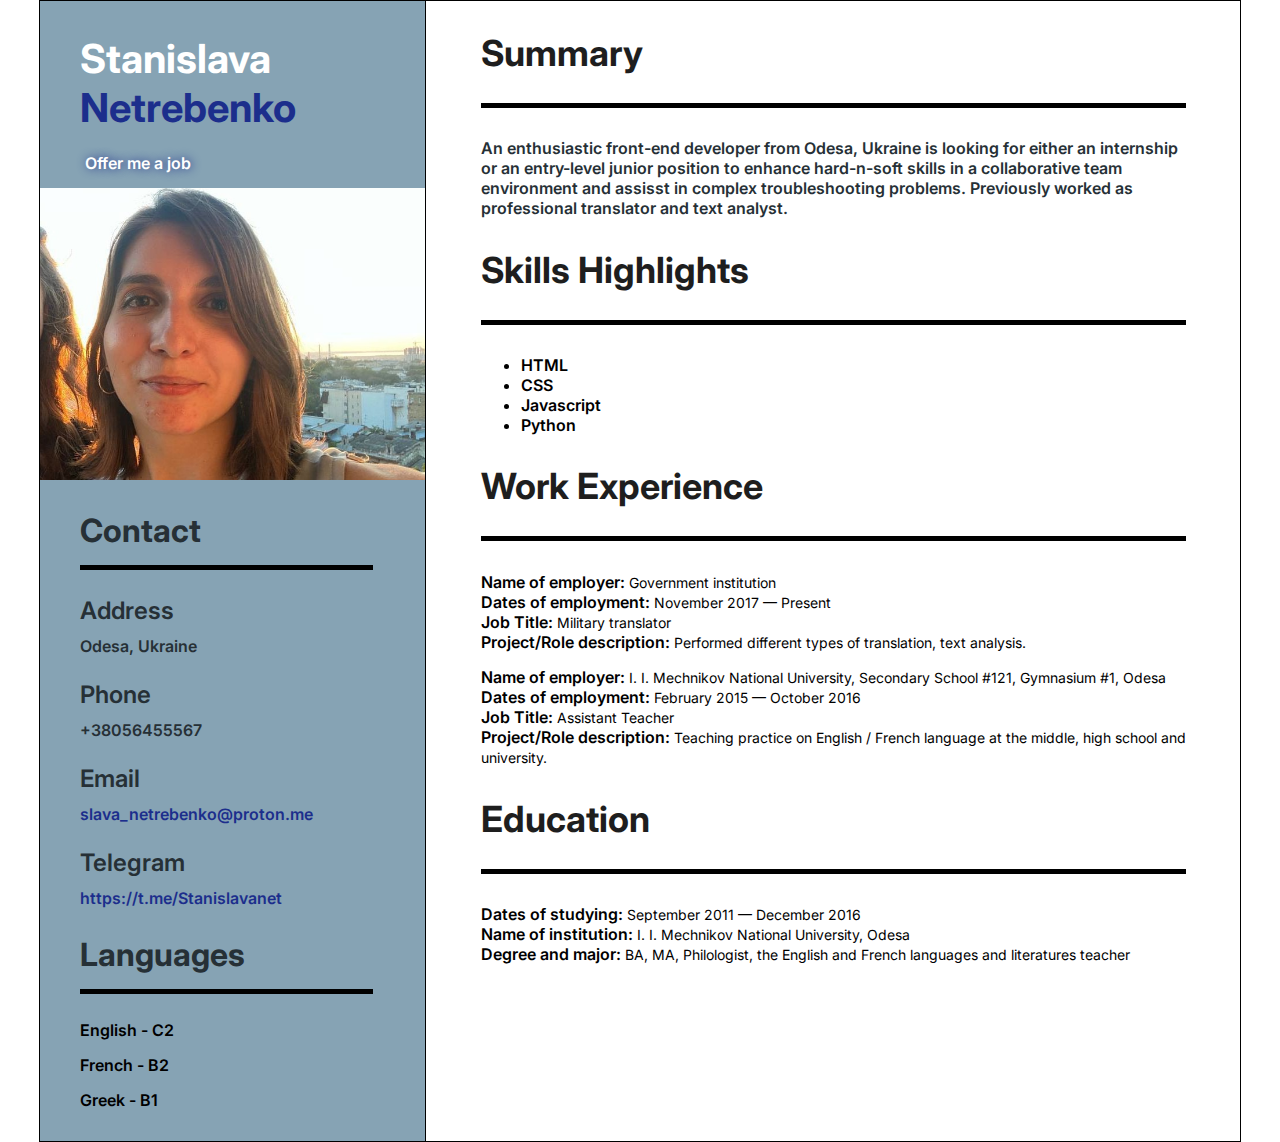
==== index.html @ aa21b4bb "Add files via upload" ====
<!DOCTYPE html>
<html lang="en">
<head>
    <meta charset="UTF-8">
    <meta http-equiv="X-UA-Compatible" content="IE=edge">
    <meta name="viewport" content="width=device-width, initial-scale=1.0">
    <title>Stanislava Netrebenko CV</title>
    <link rel="stylesheet" href="./style.css">

    <link href="https://fonts.googleapis.com/css2?family=Inter:wght@600&display=swap" rel="stylesheet">
    <link href="https://fonts.googleapis.com/css2?family=Inter:wght@400&display=swap" rel="stylesheet">
</head>
<body class="body_cv">
    <article class="primary">
        <section class="name">
            <h2 class="headline_name">
                <span class="first_name">Stanislava</span><br/><span class="last_name"> Netrebenko</span></h2>
            <a href="./hire_me.html" class="offer_link" target="_blank">Offer me a job</a>
            <img src="./stanislava_photo.jpg"
            class="photo" 
            alt="cv_photo"/>
            
        </section>

        <section class="contact">
            <h2 class="headlines">Contact</h2>

            <div class="table">

                <div class="cell">
                    <p class="table_head">Address</p>
                    <p class="text">Odesa, Ukraine</p>
                </div>
                <div>
                    <p class="table_head">Phone</p>
                    <p class="text">+38056455567</p>
                </div>
                <div>
                    <p class="table_head">Email</p>
                    <a href="slava_netrebenko@proton.me" class=" text cell_link">slava_netrebenko@proton.me</a>
                </div>
                <div>
                    <p class="table_head">Telegram</p>
                    <a href="https://t.me/Stanislavanet" class="text cell_link">https://t.me/Stanislavanet</a>
                </div>

            </div>
        </section>
        <section class="lang">
            <h2 class="headlines">Languages</h2>
            <ul class="lang_list">
                <li>English - C2</li>
                <li>French - B2</li>
                <li>Greek - B1</li>
            </ul>
        </section>
    </article>
    <main class="secondary">
       
        <section class="Summary">
            <h2 class="headlines">Summary</h2>
            <p class="text">An enthusiastic front-end developer from Odesa, Ukraine is looking for either an internship or an entry-level junior position to enhance hard-n-soft skills in a collaborative team environment and assisst in complex troubleshooting problems. Previously worked as professional translator and text analyst.</p>
        </section>

        <section class="skills">
            <h2 class="headlines">Skills Highlights</h2>
            <ul class="skills_list">
                <li>HTML</li>
                <li>CSS</li>
                <li>Javascript</li>
                <li>Python</li>
            </ul>
        </section>

        <section class="work">
            <h2 class="headlines">Work Experience</h2>
            
                <p class="work_position_1">
                    Name of employer: <span class="text_info">Government institution</span><br/>
                    Dates of employment: <span class="text_info">November 2017 — Present</span><br/>
                    Job Title: <span class="text_info">Military translator</span><br/>
                    Project/Role description: <span class="text_info">Performed different types of translation, text analysis.</span><br/>
                </p>
           
           
                <p class="work_position_2">
                    Name of employer: <span class="text_info">I. I. Mechnikov National University, Secondary School #121, Gymnasium #1, Odesa</span><br/>
                    Dates of employment: <span class="text_info">February 2015 — October 2016</span><br/>
                    Job Title: <span class="text_info">Assistant Teacher</span><br/>
                    Project/Role description: <span class="text_info">Teaching practice on English / French language at the middle, high school and university.</span><br/>
                </p>
           
            
        </section>

        <section class="education">
            <h2 class="headlines">Education</h2>
            <p>
                Dates of studying: <span class="text_info">September 2011 — December 2016</span><br/>
                Name of institution: <span class="text_info">I. I. Mechnikov National University, Odesa</span><br/>
                Degree and major: <span class="text_info">BA, MA, Philologist, the English
                and French languages and literatures teacher</span><br/>
            </p>
        </section>
    
    </main>
</body>
</html>
---- style.css ----
/* #1 CV styles */

.body_cv {
    width: 1200px;
    display: flex;
    flex-direction: row;
    font-family: 'Inter', sans-serif;
    border: 1px solid black;
    font-weight: 600;
    margin: 0 auto;

}

.primary {
    width: 385px; 
    background-color: #86A3B4;
    border-right: 1px solid black;
    
}

.secondary {
    width: calc(1200px - 385px);
    padding-left: 55px;
    padding-right: 54px;
    
}


.photo {
    width: 385px;
    height: 292px;
    object-fit: cover;
    object-position: 0% 40%;
}

.headlines {
    font-size: 36px;
    color: #1E1E1E;
    padding-bottom: 28px;
    border-bottom: 5px solid #000000;
    
}

.headline_name {
    font-size: 40px;
    padding-left: 40px;
    margin-bottom: 16px; 
}

.first_name {
    color: #FFFFFF;

}

.last_name {
    color: #1C2E8C;

}

.offer_link {
    display: inline-block;
    text-shadow: #1C2E8C 1px 0 10px;
    text-decoration: none;
    color: #FFFFFF;
    padding: 5px;
    margin-left: 40px;
    margin-bottom: 10px;
}


.offer_link:hover {
    text-shadow: #fc0 1px 0 10px;
}


article .headlines {
    font-size: 32px;
    color: #263036;
}

.text {
    font-size: 16px;
    color: #263036;
}

.contact, .lang {
    padding-left: 40px;
    padding-right: 52px;
}

.primary .headlines {
    padding-bottom: 15px;
}

.table_head {
    font-size: 24px;
    color: #263036;
    margin-bottom: 11px;
    
}
.table .text {
    margin: 0;
}

.lang_list {
    padding-left: 0;
    list-style-type: none;
}
.lang_list li {
    padding-bottom: 15px;
}

.cell_link, .cell_link:visited {
    color: #1C2E8C;
    text-decoration: none;
}
.cell_link:hover {
    cursor: pointer;
}

.text_info {
    font-size: 14px;
    font-weight: 400;
}

.work_position_1 {
    margin-top: 31px;
    margin-bottom: 0;
}

.work_position_2 {
    margin-top: 15px;
}






/* #2 Hire_me.html styles  */

.hire_body {
    margin: 0 auto;
    max-width: 1024px;
    font-family: 'Inter', sans-serif;
    
}


.hire_h2 {
    font-size: 32px;
}

/* Contact info table  */

.hire_h3 {
    font-size: 24px;
    font-weight: 600;
}

.hire_table {
    border-collapse: collapse;
    
}

.hire_table th {
    font-weight: 600;
}

.hire_table th, 
.hire_table td {
    border: 1px solid black;
    padding: 5px;
}



/* Contact Form */

legend {
    font-weight: 600;
}

.contact_table {
    padding-top: 7px;
}

.contact_table tr {
    vertical-align: top;
    text-align: left;
}

.contact_table th,
.contact_table td {
    padding-bottom: 15px;
    padding-right: 4px;
}

.contact_table label {
    font-weight: 600;
}

.asterisk {
    color: #ED0131;
}
.error {
    display: none;
    color: #ED0131;
    font-size: 12px;
    font-weight: 100;
    line-height: 2;
}


input,
select,
textarea {
  font-family: inherit;
  font-size: 14px;
  font-weight: 400;
  appearance: none;
  background-color: transparent;
  margin: 0;
  padding: 0;
  border: none; 
}



input[type=email],
textarea, 
select {
    width: 460px;
    padding: 5px;
    background-color: #F8FAFC;
    border-radius: 4px;
    color: #3B4256;
    filter: drop-shadow(0px 4px 4px rgba(0, 0, 0, 0.25));
}

input[type=email]:hover,
textarea:hover,
select:hover {
    border: 1px solid #0048D9;
    color: #3B4256;
} 
input[type=email]:hover:invalid {
    border: 1px solid #ED0131;
}

input[type="email"]:invalid + .error {
    display: block;
}
 

textarea {
    max-height: 164px;
}

select[name=type] {
    width: 470px;
    background: url('./Vector.svg') no-repeat center right .75rem;;
    color: #B8BCCA;
    letter-spacing: 0.01em;
    background-color: #F8FAFC;

}

select[name=type]:focus {
    color: #3B4256;
}

/* Submit button */

input[type=submit] {
    font-size: 16px;
    font-weight: 400;
    line-height: 1.5;
    background-color: #0048D9;
    color: #FFFFFF;
    border-radius: 6px;
    padding: 4px 16px 4px 16px;
}


input[type=submit]:hover {
    background-color: #002266;
    cursor: pointer;
    border: none;
}



input[type=submit]:disabled {
    background: rgba(0, 72, 217, 0.45);
    box-shadow: 0px 4px 4px rgba(0, 0, 0, 0.25);
    border-radius: 8px;
}
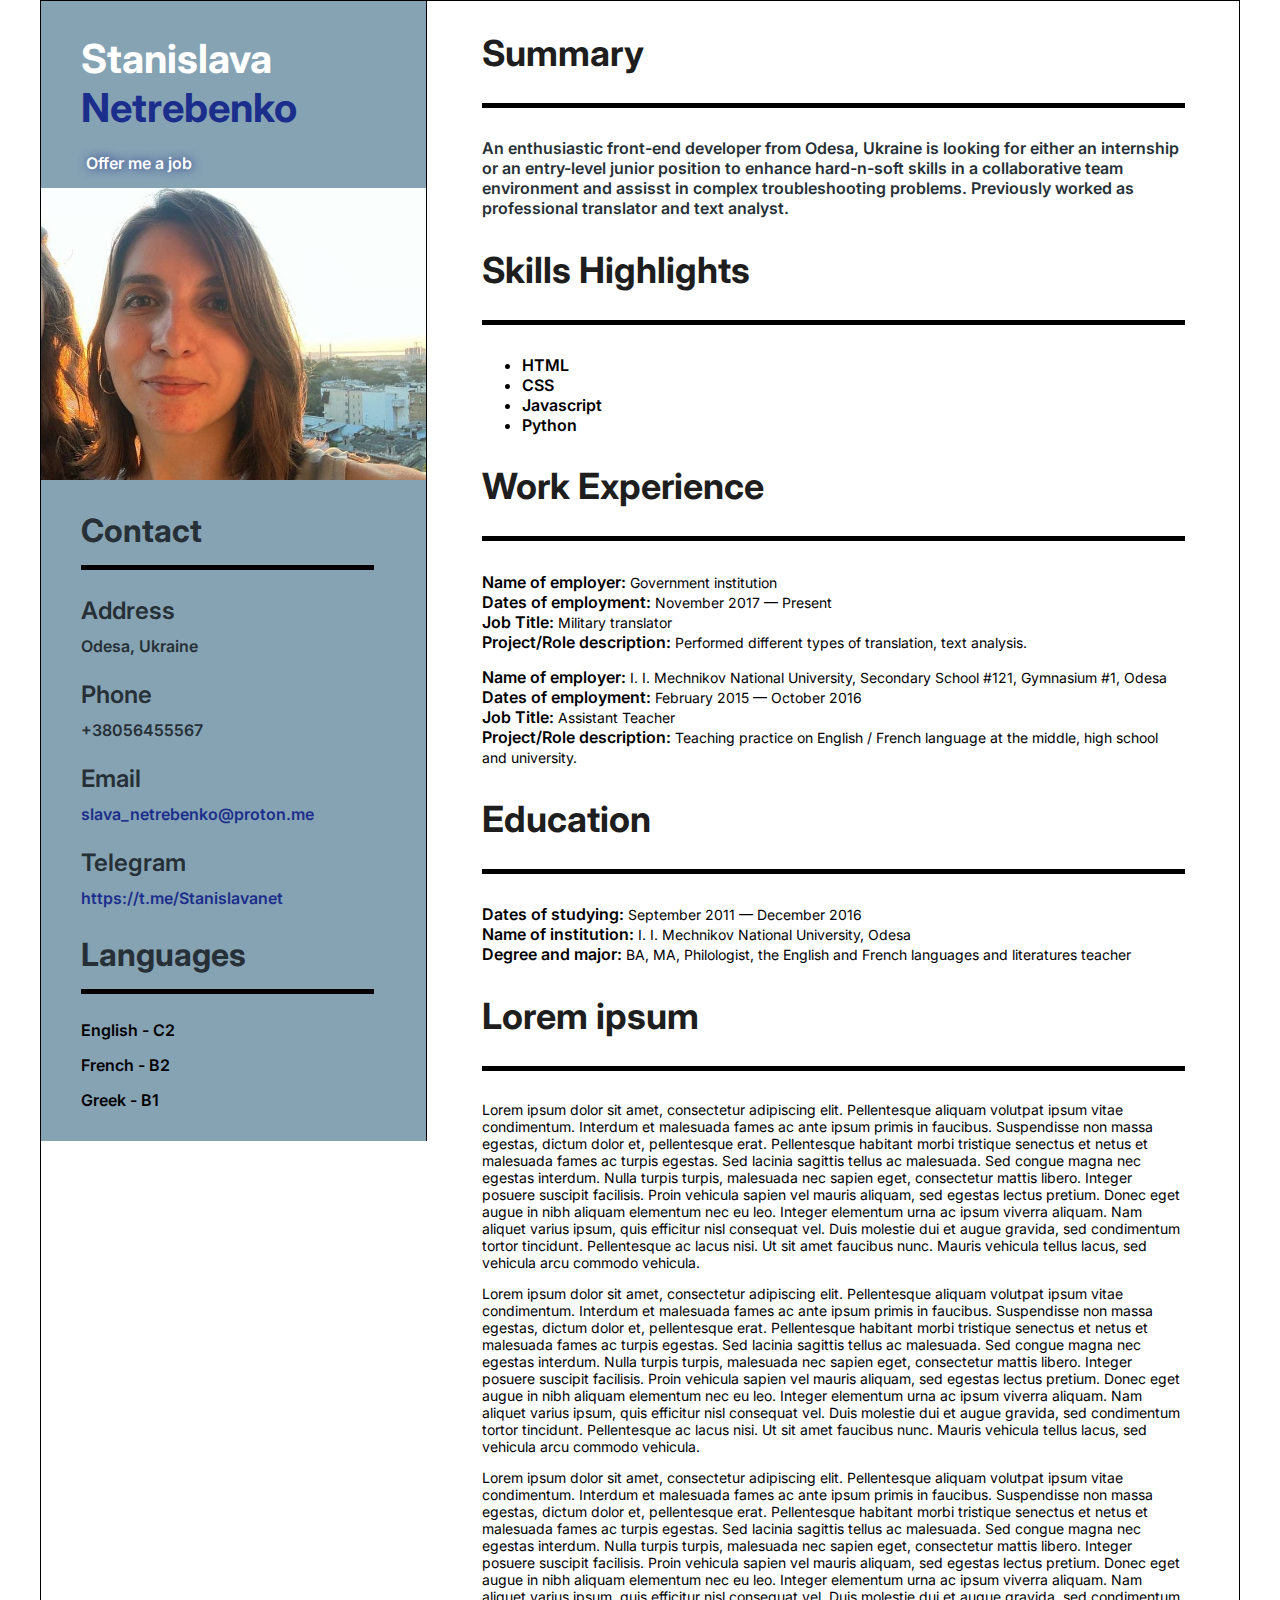
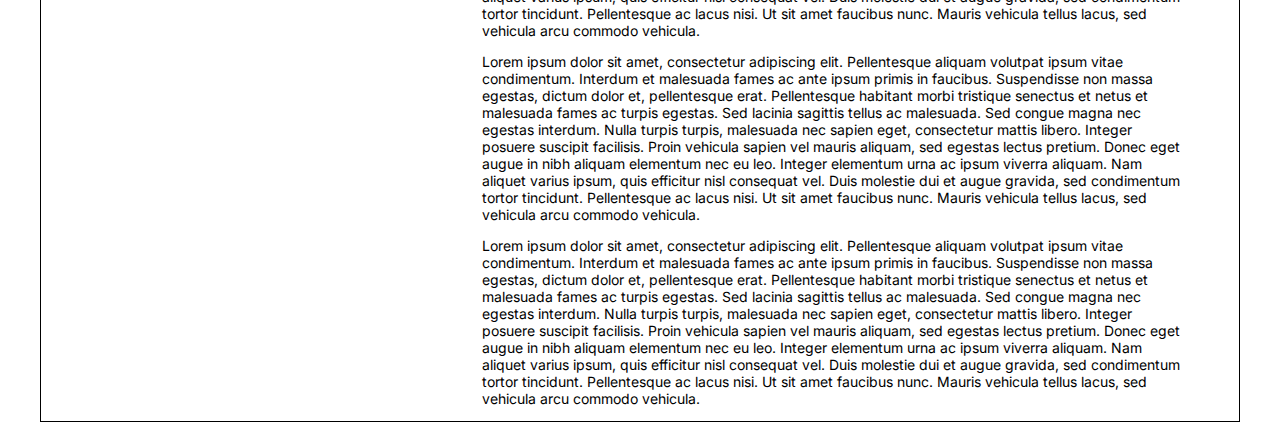
==== commit 9652bdcc: "Positioning of the elements with CSS" ====
--- a/index.html
+++ b/index.html
@@ -1,108 +1,134 @@
-<!DOCTYPE html>
-<html lang="en">
-<head>
-    <meta charset="UTF-8">
-    <meta http-equiv="X-UA-Compatible" content="IE=edge">
-    <meta name="viewport" content="width=device-width, initial-scale=1.0">
-    <title>Stanislava Netrebenko CV</title>
-    <link rel="stylesheet" href="./style.css">
-
-    <link href="https://fonts.googleapis.com/css2?family=Inter:wght@600&display=swap" rel="stylesheet">
-    <link href="https://fonts.googleapis.com/css2?family=Inter:wght@400&display=swap" rel="stylesheet">
-</head>
-<body class="body_cv">
-    <article class="primary">
-        <section class="name">
-            <h2 class="headline_name">
-                <span class="first_name">Stanislava</span><br/><span class="last_name"> Netrebenko</span></h2>
-            <a href="./hire_me.html" class="offer_link" target="_blank">Offer me a job</a>
-            <img src="./stanislava_photo.jpg"
-            class="photo" 
-            alt="cv_photo"/>
-            
-        </section>
-
-        <section class="contact">
-            <h2 class="headlines">Contact</h2>
-
-            <div class="table">
-
-                <div class="cell">
-                    <p class="table_head">Address</p>
-                    <p class="text">Odesa, Ukraine</p>
-                </div>
-                <div>
-                    <p class="table_head">Phone</p>
-                    <p class="text">+38056455567</p>
-                </div>
-                <div>
-                    <p class="table_head">Email</p>
-                    <a href="slava_netrebenko@proton.me" class=" text cell_link">slava_netrebenko@proton.me</a>
-                </div>
-                <div>
-                    <p class="table_head">Telegram</p>
-                    <a href="https://t.me/Stanislavanet" class="text cell_link">https://t.me/Stanislavanet</a>
-                </div>
-
-            </div>
-        </section>
-        <section class="lang">
-            <h2 class="headlines">Languages</h2>
-            <ul class="lang_list">
-                <li>English - C2</li>
-                <li>French - B2</li>
-                <li>Greek - B1</li>
-            </ul>
-        </section>
-    </article>
-    <main class="secondary">
-       
-        <section class="Summary">
-            <h2 class="headlines">Summary</h2>
-            <p class="text">An enthusiastic front-end developer from Odesa, Ukraine is looking for either an internship or an entry-level junior position to enhance hard-n-soft skills in a collaborative team environment and assisst in complex troubleshooting problems. Previously worked as professional translator and text analyst.</p>
-        </section>
-
-        <section class="skills">
-            <h2 class="headlines">Skills Highlights</h2>
-            <ul class="skills_list">
-                <li>HTML</li>
-                <li>CSS</li>
-                <li>Javascript</li>
-                <li>Python</li>
-            </ul>
-        </section>
-
-        <section class="work">
-            <h2 class="headlines">Work Experience</h2>
-            
-                <p class="work_position_1">
-                    Name of employer: <span class="text_info">Government institution</span><br/>
-                    Dates of employment: <span class="text_info">November 2017 — Present</span><br/>
-                    Job Title: <span class="text_info">Military translator</span><br/>
-                    Project/Role description: <span class="text_info">Performed different types of translation, text analysis.</span><br/>
-                </p>
-           
-           
-                <p class="work_position_2">
-                    Name of employer: <span class="text_info">I. I. Mechnikov National University, Secondary School #121, Gymnasium #1, Odesa</span><br/>
-                    Dates of employment: <span class="text_info">February 2015 — October 2016</span><br/>
-                    Job Title: <span class="text_info">Assistant Teacher</span><br/>
-                    Project/Role description: <span class="text_info">Teaching practice on English / French language at the middle, high school and university.</span><br/>
-                </p>
-           
-            
-        </section>
-
-        <section class="education">
-            <h2 class="headlines">Education</h2>
-            <p>
-                Dates of studying: <span class="text_info">September 2011 — December 2016</span><br/>
-                Name of institution: <span class="text_info">I. I. Mechnikov National University, Odesa</span><br/>
-                Degree and major: <span class="text_info">BA, MA, Philologist, the English
-                and French languages and literatures teacher</span><br/>
-            </p>
-        </section>
-    
-    </main>
-</body>
+<!DOCTYPE html>
+<html lang="en">
+<head>
+    <meta charset="UTF-8">
+    <meta http-equiv="X-UA-Compatible" content="IE=edge">
+    <meta name="viewport" content="width=device-width, initial-scale=1.0">
+    <title>Stanislava Netrebenko CV</title>
+    <link rel="stylesheet" href="./style.css">
+
+    <link href="https://fonts.googleapis.com/css2?family=Inter:wght@600&display=swap" rel="stylesheet">
+    <link href="https://fonts.googleapis.com/css2?family=Inter:wght@400&display=swap" rel="stylesheet">
+</head>
+<body class="body_cv">
+
+    <div class="sticky">
+    <article class="primary">
+        <section class="name">
+            <h2 class="headline_name">
+                <span class="first_name">Stanislava</span><br/><span class="last_name"> Netrebenko</span></h2>
+            <a href="./Hire_me.html" class="offer_link" target="_blank">Offer me a job</a>
+            <img src="./stanislava_photo.jpg"
+            class="photo" 
+            alt="cv_photo"/>
+            
+        </section>
+
+        <section class="contact">
+            <h2 class="headlines">Contact</h2>
+
+            <div class="table">
+
+                <div class="cell">
+                    <p class="table_head">Address</p>
+                    <p class="text">Odesa, Ukraine</p>
+                </div>
+                <div>
+                    <p class="table_head">Phone</p>
+                    <p class="text">+38056455567</p>
+                </div>
+                <div>
+                    <p class="table_head">Email</p>
+                    <a href="slava_netrebenko@proton.me" class=" text cell_link">slava_netrebenko@proton.me</a>
+                </div>
+                <div>
+                    <p class="table_head">Telegram</p>
+                    <a href="https://t.me/Stanislavanet" class="text cell_link">https://t.me/Stanislavanet</a>
+                </div>
+
+            </div>
+        </section>
+        <section class="lang">
+            <h2 class="headlines">Languages</h2>
+            <ul class="lang_list">
+                <li>English - C2</li>
+                <li>French - B2</li>
+                <li>Greek - B1</li>
+            </ul>
+        </section>
+    </article>
+</div>
+
+    <main class="secondary">
+        <section class="Summary">
+            <h2 class="headlines">Summary</h2>
+            <p class="text">An enthusiastic front-end developer from Odesa, Ukraine is looking for either an internship or an entry-level junior position to enhance hard-n-soft skills in a collaborative team environment and assisst in complex troubleshooting problems. Previously worked as professional translator and text analyst.</p>
+        </section>
+
+        <section class="skills">
+            <h2 class="headlines">Skills Highlights</h2>
+            <ul class="skills_list">
+                <li>HTML</li>
+                <li>CSS</li>
+                <li>Javascript</li>
+                <li>Python</li>
+            </ul>
+        </section>
+
+        <section class="work">
+            <h2 class="headlines">Work Experience</h2>
+            
+                <p class="work_position_1">
+                    Name of employer: <span class="text_info">Government institution</span><br/>
+                    Dates of employment: <span class="text_info">November 2017 — Present</span><br/>
+                    Job Title: <span class="text_info">Military translator</span><br/>
+                    Project/Role description: <span class="text_info">Performed different types of translation, text analysis.</span><br/>
+                </p>
+           
+           
+                <p class="work_position_2">
+                    Name of employer: <span class="text_info">I. I. Mechnikov National University, Secondary School #121, Gymnasium #1, Odesa</span><br/>
+                    Dates of employment: <span class="text_info">February 2015 — October 2016</span><br/>
+                    Job Title: <span class="text_info">Assistant Teacher</span><br/>
+                    Project/Role description: <span class="text_info">Teaching practice on English / French language at the middle, high school and university.</span><br/>
+                </p>
+           
+            
+        </section>
+
+        <section class="education">
+            <h2 class="headlines">Education</h2>
+            <p>
+                Dates of studying: <span class="text_info">September 2011 — December 2016</span><br/>
+                Name of institution: <span class="text_info">I. I. Mechnikov National University, Odesa</span><br/>
+                Degree and major: <span class="text_info">BA, MA, Philologist, the English
+                and French languages and literatures teacher</span><br/>
+            </p>
+        </section>
+
+        <section class="education">
+            <h2 class="headlines">Lorem ipsum</h2>
+            <p class="text_info">
+                Lorem ipsum dolor sit amet, consectetur adipiscing elit. Pellentesque aliquam volutpat ipsum vitae condimentum. Interdum et malesuada fames ac ante ipsum primis in faucibus. Suspendisse non massa egestas, dictum dolor et, pellentesque erat. Pellentesque habitant morbi tristique senectus et netus et malesuada fames ac turpis egestas. Sed lacinia sagittis tellus ac malesuada. Sed congue magna nec egestas interdum. Nulla turpis turpis, malesuada nec sapien eget, consectetur mattis libero. Integer posuere suscipit facilisis. Proin vehicula sapien vel mauris aliquam, sed egestas lectus pretium. Donec eget augue in nibh aliquam elementum nec eu leo. Integer elementum urna ac ipsum viverra aliquam. Nam aliquet varius ipsum, quis efficitur nisl consequat vel. Duis molestie dui et augue gravida, sed condimentum tortor tincidunt. Pellentesque ac lacus nisi. Ut sit amet faucibus nunc. Mauris vehicula tellus lacus, sed vehicula arcu commodo vehicula. 
+            </p>
+
+            <p class="text_info">
+                Lorem ipsum dolor sit amet, consectetur adipiscing elit. Pellentesque aliquam volutpat ipsum vitae condimentum. Interdum et malesuada fames ac ante ipsum primis in faucibus. Suspendisse non massa egestas, dictum dolor et, pellentesque erat. Pellentesque habitant morbi tristique senectus et netus et malesuada fames ac turpis egestas. Sed lacinia sagittis tellus ac malesuada. Sed congue magna nec egestas interdum. Nulla turpis turpis, malesuada nec sapien eget, consectetur mattis libero. Integer posuere suscipit facilisis. Proin vehicula sapien vel mauris aliquam, sed egestas lectus pretium. Donec eget augue in nibh aliquam elementum nec eu leo. Integer elementum urna ac ipsum viverra aliquam. Nam aliquet varius ipsum, quis efficitur nisl consequat vel. Duis molestie dui et augue gravida, sed condimentum tortor tincidunt. Pellentesque ac lacus nisi. Ut sit amet faucibus nunc. Mauris vehicula tellus lacus, sed vehicula arcu commodo vehicula. 
+            </p>
+
+            <p class="text_info">
+                Lorem ipsum dolor sit amet, consectetur adipiscing elit. Pellentesque aliquam volutpat ipsum vitae condimentum. Interdum et malesuada fames ac ante ipsum primis in faucibus. Suspendisse non massa egestas, dictum dolor et, pellentesque erat. Pellentesque habitant morbi tristique senectus et netus et malesuada fames ac turpis egestas. Sed lacinia sagittis tellus ac malesuada. Sed congue magna nec egestas interdum. Nulla turpis turpis, malesuada nec sapien eget, consectetur mattis libero. Integer posuere suscipit facilisis. Proin vehicula sapien vel mauris aliquam, sed egestas lectus pretium. Donec eget augue in nibh aliquam elementum nec eu leo. Integer elementum urna ac ipsum viverra aliquam. Nam aliquet varius ipsum, quis efficitur nisl consequat vel. Duis molestie dui et augue gravida, sed condimentum tortor tincidunt. Pellentesque ac lacus nisi. Ut sit amet faucibus nunc. Mauris vehicula tellus lacus, sed vehicula arcu commodo vehicula. 
+            </p>
+
+            <p class="text_info">
+                Lorem ipsum dolor sit amet, consectetur adipiscing elit. Pellentesque aliquam volutpat ipsum vitae condimentum. Interdum et malesuada fames ac ante ipsum primis in faucibus. Suspendisse non massa egestas, dictum dolor et, pellentesque erat. Pellentesque habitant morbi tristique senectus et netus et malesuada fames ac turpis egestas. Sed lacinia sagittis tellus ac malesuada. Sed congue magna nec egestas interdum. Nulla turpis turpis, malesuada nec sapien eget, consectetur mattis libero. Integer posuere suscipit facilisis. Proin vehicula sapien vel mauris aliquam, sed egestas lectus pretium. Donec eget augue in nibh aliquam elementum nec eu leo. Integer elementum urna ac ipsum viverra aliquam. Nam aliquet varius ipsum, quis efficitur nisl consequat vel. Duis molestie dui et augue gravida, sed condimentum tortor tincidunt. Pellentesque ac lacus nisi. Ut sit amet faucibus nunc. Mauris vehicula tellus lacus, sed vehicula arcu commodo vehicula. 
+            </p>
+
+            <p class="text_info">
+                Lorem ipsum dolor sit amet, consectetur adipiscing elit. Pellentesque aliquam volutpat ipsum vitae condimentum. Interdum et malesuada fames ac ante ipsum primis in faucibus. Suspendisse non massa egestas, dictum dolor et, pellentesque erat. Pellentesque habitant morbi tristique senectus et netus et malesuada fames ac turpis egestas. Sed lacinia sagittis tellus ac malesuada. Sed congue magna nec egestas interdum. Nulla turpis turpis, malesuada nec sapien eget, consectetur mattis libero. Integer posuere suscipit facilisis. Proin vehicula sapien vel mauris aliquam, sed egestas lectus pretium. Donec eget augue in nibh aliquam elementum nec eu leo. Integer elementum urna ac ipsum viverra aliquam. Nam aliquet varius ipsum, quis efficitur nisl consequat vel. Duis molestie dui et augue gravida, sed condimentum tortor tincidunt. Pellentesque ac lacus nisi. Ut sit amet faucibus nunc. Mauris vehicula tellus lacus, sed vehicula arcu commodo vehicula. 
+            </p>
+        </section>
+    
+    </main>
+</body>
 </html>--- a/style.css
+++ b/style.css
@@ -1,298 +1,305 @@
-/* #1 CV styles */
-
-.body_cv {
-    width: 1200px;
-    display: flex;
-    flex-direction: row;
-    font-family: 'Inter', sans-serif;
-    border: 1px solid black;
-    font-weight: 600;
-    margin: 0 auto;
-
-}
-
-.primary {
-    width: 385px; 
-    background-color: #86A3B4;
-    border-right: 1px solid black;
-    
-}
-
-.secondary {
-    width: calc(1200px - 385px);
-    padding-left: 55px;
-    padding-right: 54px;
-    
-}
-
-
-.photo {
-    width: 385px;
-    height: 292px;
-    object-fit: cover;
-    object-position: 0% 40%;
-}
-
-.headlines {
-    font-size: 36px;
-    color: #1E1E1E;
-    padding-bottom: 28px;
-    border-bottom: 5px solid #000000;
-    
-}
-
-.headline_name {
-    font-size: 40px;
-    padding-left: 40px;
-    margin-bottom: 16px; 
-}
-
-.first_name {
-    color: #FFFFFF;
-
-}
-
-.last_name {
-    color: #1C2E8C;
-
-}
-
-.offer_link {
-    display: inline-block;
-    text-shadow: #1C2E8C 1px 0 10px;
-    text-decoration: none;
-    color: #FFFFFF;
-    padding: 5px;
-    margin-left: 40px;
-    margin-bottom: 10px;
-}
-
-
-.offer_link:hover {
-    text-shadow: #fc0 1px 0 10px;
-}
-
-
-article .headlines {
-    font-size: 32px;
-    color: #263036;
-}
-
-.text {
-    font-size: 16px;
-    color: #263036;
-}
-
-.contact, .lang {
-    padding-left: 40px;
-    padding-right: 52px;
-}
-
-.primary .headlines {
-    padding-bottom: 15px;
-}
-
-.table_head {
-    font-size: 24px;
-    color: #263036;
-    margin-bottom: 11px;
-    
-}
-.table .text {
-    margin: 0;
-}
-
-.lang_list {
-    padding-left: 0;
-    list-style-type: none;
-}
-.lang_list li {
-    padding-bottom: 15px;
-}
-
-.cell_link, .cell_link:visited {
-    color: #1C2E8C;
-    text-decoration: none;
-}
-.cell_link:hover {
-    cursor: pointer;
-}
-
-.text_info {
-    font-size: 14px;
-    font-weight: 400;
-}
-
-.work_position_1 {
-    margin-top: 31px;
-    margin-bottom: 0;
-}
-
-.work_position_2 {
-    margin-top: 15px;
-}
-
-
-
-
-
-
-/* #2 Hire_me.html styles  */
-
-.hire_body {
-    margin: 0 auto;
-    max-width: 1024px;
-    font-family: 'Inter', sans-serif;
-    
-}
-
-
-.hire_h2 {
-    font-size: 32px;
-}
-
-/* Contact info table  */
-
-.hire_h3 {
-    font-size: 24px;
-    font-weight: 600;
-}
-
-.hire_table {
-    border-collapse: collapse;
-    
-}
-
-.hire_table th {
-    font-weight: 600;
-}
-
-.hire_table th, 
-.hire_table td {
-    border: 1px solid black;
-    padding: 5px;
-}
-
-
-
-/* Contact Form */
-
-legend {
-    font-weight: 600;
-}
-
-.contact_table {
-    padding-top: 7px;
-}
-
-.contact_table tr {
-    vertical-align: top;
-    text-align: left;
-}
-
-.contact_table th,
-.contact_table td {
-    padding-bottom: 15px;
-    padding-right: 4px;
-}
-
-.contact_table label {
-    font-weight: 600;
-}
-
-.asterisk {
-    color: #ED0131;
-}
-.error {
-    display: none;
-    color: #ED0131;
-    font-size: 12px;
-    font-weight: 100;
-    line-height: 2;
-}
-
-
-input,
-select,
-textarea {
-  font-family: inherit;
-  font-size: 14px;
-  font-weight: 400;
-  appearance: none;
-  background-color: transparent;
-  margin: 0;
-  padding: 0;
-  border: none; 
-}
-
-
-
-input[type=email],
-textarea, 
-select {
-    width: 460px;
-    padding: 5px;
-    background-color: #F8FAFC;
-    border-radius: 4px;
-    color: #3B4256;
-    filter: drop-shadow(0px 4px 4px rgba(0, 0, 0, 0.25));
-}
-
-input[type=email]:hover,
-textarea:hover,
-select:hover {
-    border: 1px solid #0048D9;
-    color: #3B4256;
-} 
-input[type=email]:hover:invalid {
-    border: 1px solid #ED0131;
-}
-
-input[type="email"]:invalid + .error {
-    display: block;
-}
- 
-
-textarea {
-    max-height: 164px;
-}
-
-select[name=type] {
-    width: 470px;
-    background: url('./Vector.svg') no-repeat center right .75rem;;
-    color: #B8BCCA;
-    letter-spacing: 0.01em;
-    background-color: #F8FAFC;
-
-}
-
-select[name=type]:focus {
-    color: #3B4256;
-}
-
-/* Submit button */
-
-input[type=submit] {
-    font-size: 16px;
-    font-weight: 400;
-    line-height: 1.5;
-    background-color: #0048D9;
-    color: #FFFFFF;
-    border-radius: 6px;
-    padding: 4px 16px 4px 16px;
-}
-
-
-input[type=submit]:hover {
-    background-color: #002266;
-    cursor: pointer;
-    border: none;
-}
-
-
-
-input[type=submit]:disabled {
-    background: rgba(0, 72, 217, 0.45);
-    box-shadow: 0px 4px 4px rgba(0, 0, 0, 0.25);
-    border-radius: 8px;
+/* #1 CV styles */
+
+.body_cv {
+    width: 1200px;
+    display: flex;
+    flex-direction: row;
+    font-family: 'Inter', sans-serif;
+    border: 1px solid black;
+    font-weight: 600;
+    margin: 0 auto;
+    box-sizing: border-box;
+
+}
+
+.primary {
+    width: 385px; 
+    background-color: #86A3B4;
+    border-right: 1px solid black;
+    position: sticky;
+    top: 0;
+   overflow: auto;
+}
+
+
+.secondary {
+    width: calc(1200px - 385px);
+    padding-left: 55px;
+    padding-right: 54px;
+    /* position: relative; */
+}
+
+
+.photo {
+    width: 385px;
+    height: 292px;
+    object-fit: cover;
+    object-position: 0% 40%;
+}
+
+.headlines {
+    font-size: 36px;
+    color: #1E1E1E;
+    padding-bottom: 28px;
+    border-bottom: 5px solid #000000;
+    
+}
+
+.headline_name {
+    font-size: 40px;
+    padding-left: 40px;
+    margin-bottom: 16px; 
+}
+
+.first_name {
+    color: #FFFFFF;
+
+}
+
+.last_name {
+    color: #1C2E8C;
+
+}
+
+.offer_link {
+    display: inline-block;
+    text-shadow: #1C2E8C 1px 0 10px;
+    text-decoration: none;
+    color: #FFFFFF;
+    padding: 5px;
+    margin-left: 40px;
+    margin-bottom: 10px;
+}
+
+
+.offer_link:hover {
+    text-shadow: #fc0 1px 0 10px;
+}
+
+
+article .headlines {
+    font-size: 32px;
+    color: #263036;
+}
+
+.text {
+    font-size: 16px;
+    color: #263036;
+}
+
+.contact, .lang {
+    padding-left: 40px;
+    padding-right: 52px;
+}
+
+.primary .headlines {
+    padding-bottom: 15px;
+}
+
+.table_head {
+    font-size: 24px;
+    color: #263036;
+    margin-bottom: 11px;
+    
+}
+.table .text {
+    margin: 0;
+}
+
+.lang_list {
+    padding-left: 0;
+    list-style-type: none;
+}
+.lang_list li {
+    padding-bottom: 15px;
+}
+
+.cell_link, .cell_link:visited {
+    color: #1C2E8C;
+    text-decoration: none;
+}
+.cell_link:hover {
+    cursor: pointer;
+}
+
+.text_info {
+    font-size: 14px;
+    font-weight: 400;
+}
+
+.work_position_1 {
+    margin-top: 31px;
+    margin-bottom: 0;
+}
+
+.work_position_2 {
+    margin-top: 15px;
+}
+
+
+
+
+
+
+/* #2 hire_me.html styles  */
+
+.hire_body {
+    max-width: 1024px;
+    font-family: 'Inter', sans-serif;
+    position: absolute; 
+    top: 50%;
+    left: 50%;
+    transform: translate(-50%,-50%);
+    
+}
+
+
+.hire_h2 {
+    font-size: 32px;
+}
+
+/* Contact info table  */
+
+.hire_h3 {
+    font-size: 24px;
+    font-weight: 600;
+}
+
+.hire_table {
+    border-collapse: collapse;
+    
+}
+
+.hire_table th {
+    font-weight: 600;
+}
+
+.hire_table th, 
+.hire_table td {
+    border: 1px solid black;
+    padding: 5px;
+}
+
+
+
+/* Contact Form */
+
+legend {
+    font-weight: 600;
+}
+
+.contact_table {
+    padding-top: 7px;
+}
+
+.contact_table tr {
+    vertical-align: top;
+    text-align: left;
+}
+
+.contact_table th,
+.contact_table td {
+    padding-bottom: 15px;
+    padding-right: 4px;
+}
+
+.contact_table label {
+    font-weight: 600;
+}
+
+.asterisk {
+    color: #ED0131;
+}
+.error {
+    display: none;
+    color: #ED0131;
+    font-size: 12px;
+    font-weight: 100;
+    line-height: 2;
+}
+
+
+input,
+select,
+textarea {
+  font-family: inherit;
+  font-size: 14px;
+  font-weight: 400;
+  appearance: none;
+  background-color: transparent;
+  margin: 0;
+  padding: 0;
+  border: none; 
+}
+
+
+
+input[type=email],
+textarea, 
+select {
+    width: 460px;
+    padding: 5px;
+    background-color: #F8FAFC;
+    border-radius: 4px;
+    color: #3B4256;
+    filter: drop-shadow(0px 4px 4px rgba(0, 0, 0, 0.25));
+}
+
+input[type=email]:hover,
+textarea:hover,
+select:hover {
+    border: 1px solid #0048D9;
+    color: #3B4256;
+} 
+input[type=email]:hover:invalid {
+    border: 1px solid #ED0131;
+}
+
+input[type="email"]:invalid + .error {
+    display: block;
+}
+ 
+
+textarea {
+    max-height: 164px;
+}
+
+select[name=type] {
+    width: 470px;
+    background: url('./Vector.svg') no-repeat center right .75rem;;
+    color: #B8BCCA;
+    letter-spacing: 0.01em;
+    background-color: #F8FAFC;
+
+}
+
+select[name=type]:focus {
+    color: #3B4256;
+}
+
+/* Submit button */
+
+input[type=submit] {
+    font-size: 16px;
+    font-weight: 400;
+    line-height: 1.5;
+    background-color: #0048D9;
+    color: #FFFFFF;
+    border-radius: 6px;
+    padding: 4px 16px 4px 16px;
+}
+
+
+input[type=submit]:hover {
+    background-color: #002266;
+    cursor: pointer;
+    border: none;
+}
+
+
+
+input[type=submit]:disabled {
+    background: rgba(0, 72, 217, 0.45);
+    box-shadow: 0px 4px 4px rgba(0, 0, 0, 0.25);
+    border-radius: 8px;
 }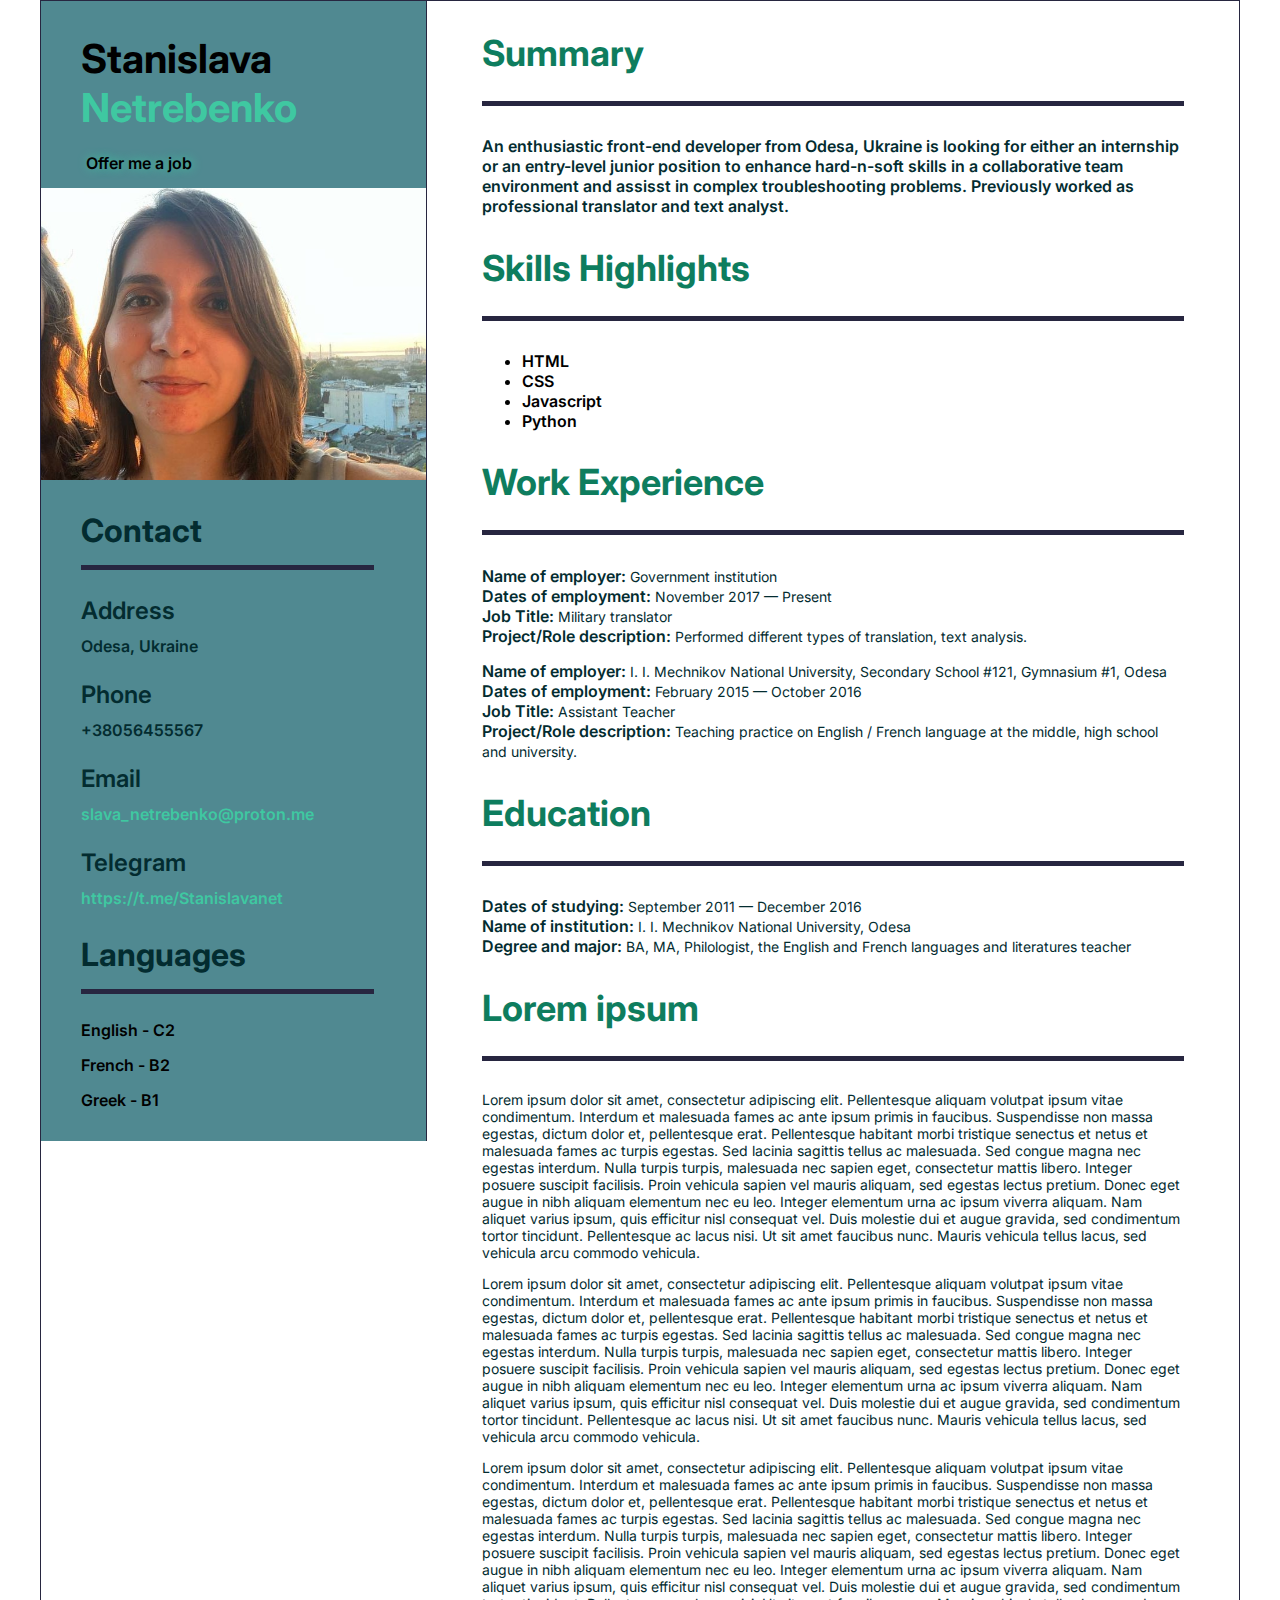
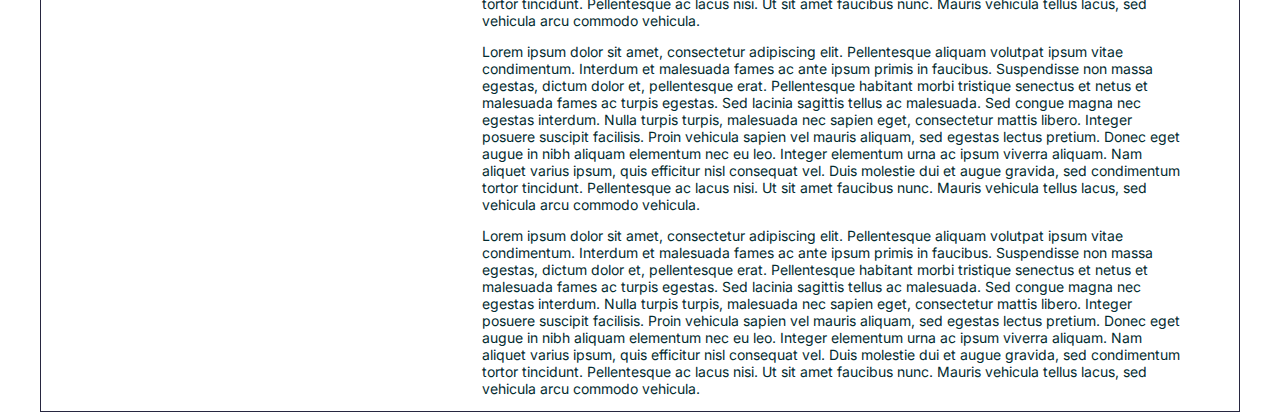
==== commit a33974e5: "Added CSS variables" ====
--- a/index.html
+++ b/index.html
@@ -6,11 +6,12 @@
     <meta name="viewport" content="width=device-width, initial-scale=1.0">
     <title>Stanislava Netrebenko CV</title>
     <link rel="stylesheet" href="./style.css">
+    <link href="./my-theme.css" rel="stylesheet">
 
     <link href="https://fonts.googleapis.com/css2?family=Inter:wght@600&display=swap" rel="stylesheet">
     <link href="https://fonts.googleapis.com/css2?family=Inter:wght@400&display=swap" rel="stylesheet">
 </head>
-<body class="body_cv">
+<body class="body_cv my-theme paddings">
 
     <div class="sticky">
     <article class="primary">
--- a/style.css
+++ b/style.css
@@ -1,32 +1,49 @@
 /* #1 CV styles */
+
+.main-theme {
+    --color-main-primary: #86A3B4;
+    --color-main-secondary: #1C2E8C;
+    --color-main-tertiary: #FFFFFF;
+    --color-border: #000000;
+    --color-headlines: #1E1E1E;
+    --color-text: #263036;
+    --color-highlight: #fc0;
+}
+
+.paddings {
+    --big-padding-bottom: 26px;
+    --small-padding-bottom: 15px;
+    --padding-second-section: 55px;
+}
+
 
 .body_cv {
     width: 1200px;
     display: flex;
     flex-direction: row;
     font-family: 'Inter', sans-serif;
-    border: 1px solid black;
+    border: 1px solid var(--color-border);
     font-weight: 600;
     margin: 0 auto;
     box-sizing: border-box;
 
 }
 
+
 .primary {
     width: 385px; 
-    background-color: #86A3B4;
-    border-right: 1px solid black;
+    background-color: var(--color-main-primary);
+    border-right: 1px solid var(--color-border);
     position: sticky;
     top: 0;
-   overflow: auto;
+    overflow: auto;
 }
 
 
 .secondary {
     width: calc(1200px - 385px);
-    padding-left: 55px;
-    padding-right: 54px;
-    /* position: relative; */
+    padding-left: var(--padding-second-section);
+    padding-right: var(--padding-second-section);
 }
 
 
@@ -39,9 +56,9 @@
 
 .headlines {
     font-size: 36px;
-    color: #1E1E1E;
-    padding-bottom: 28px;
-    border-bottom: 5px solid #000000;
+    color: var(--color-headlines);
+    padding-bottom: var(--big-padding-bottom);
+    border-bottom: 5px solid var(--color-border);
     
 }
 
@@ -52,20 +69,20 @@
 }
 
 .first_name {
-    color: #FFFFFF;
+    color: var(--color-main-tertiary);
 
 }
 
 .last_name {
-    color: #1C2E8C;
+    color: var(--color-main-secondary);
 
 }
 
 .offer_link {
     display: inline-block;
-    text-shadow: #1C2E8C 1px 0 10px;
+    text-shadow: var(--color-main-secondary) 1px 0 10px;
     text-decoration: none;
-    color: #FFFFFF;
+    color: var(--color-main-tertiary);
     padding: 5px;
     margin-left: 40px;
     margin-bottom: 10px;
@@ -73,18 +90,18 @@
 
 
 .offer_link:hover {
-    text-shadow: #fc0 1px 0 10px;
+    text-shadow: var(--color-highlight) 1px 0 10px;
 }
 
 
 article .headlines {
     font-size: 32px;
-    color: #263036;
+    color: var(--color-text);
 }
 
 .text {
     font-size: 16px;
-    color: #263036;
+    color: var(--color-text);
 }
 
 .contact, .lang {
@@ -93,12 +110,12 @@
 }
 
 .primary .headlines {
-    padding-bottom: 15px;
+    padding-bottom: var(--small-padding-bottom);
 }
 
 .table_head {
     font-size: 24px;
-    color: #263036;
+    color: var(--color-text);
     margin-bottom: 11px;
     
 }
@@ -109,13 +126,19 @@
 .lang_list {
     padding-left: 0;
     list-style-type: none;
-}
+
+}
+
 .lang_list li {
-    padding-bottom: 15px;
+    padding-bottom: var(--small-padding-bottom);
+}
+
+p {
+    color: var(--color-text);
 }
 
 .cell_link, .cell_link:visited {
-    color: #1C2E8C;
+    color: var(--color-main-secondary);
     text-decoration: none;
 }
 .cell_link:hover {
--- a/my-theme.css
+++ b/my-theme.css
@@ -0,0 +1,11 @@
+.my-theme {
+    /* colors */
+        --color-main-primary: #508991;
+        --color-main-secondary: #3fc8a1;
+        --color-main-tertiary: #000000;
+        --color-border: #272640;
+        --color-headlines: #0e7d5e;
+        --color-text: #032c30;
+        --color-highlight: #5577c5;
+    
+  }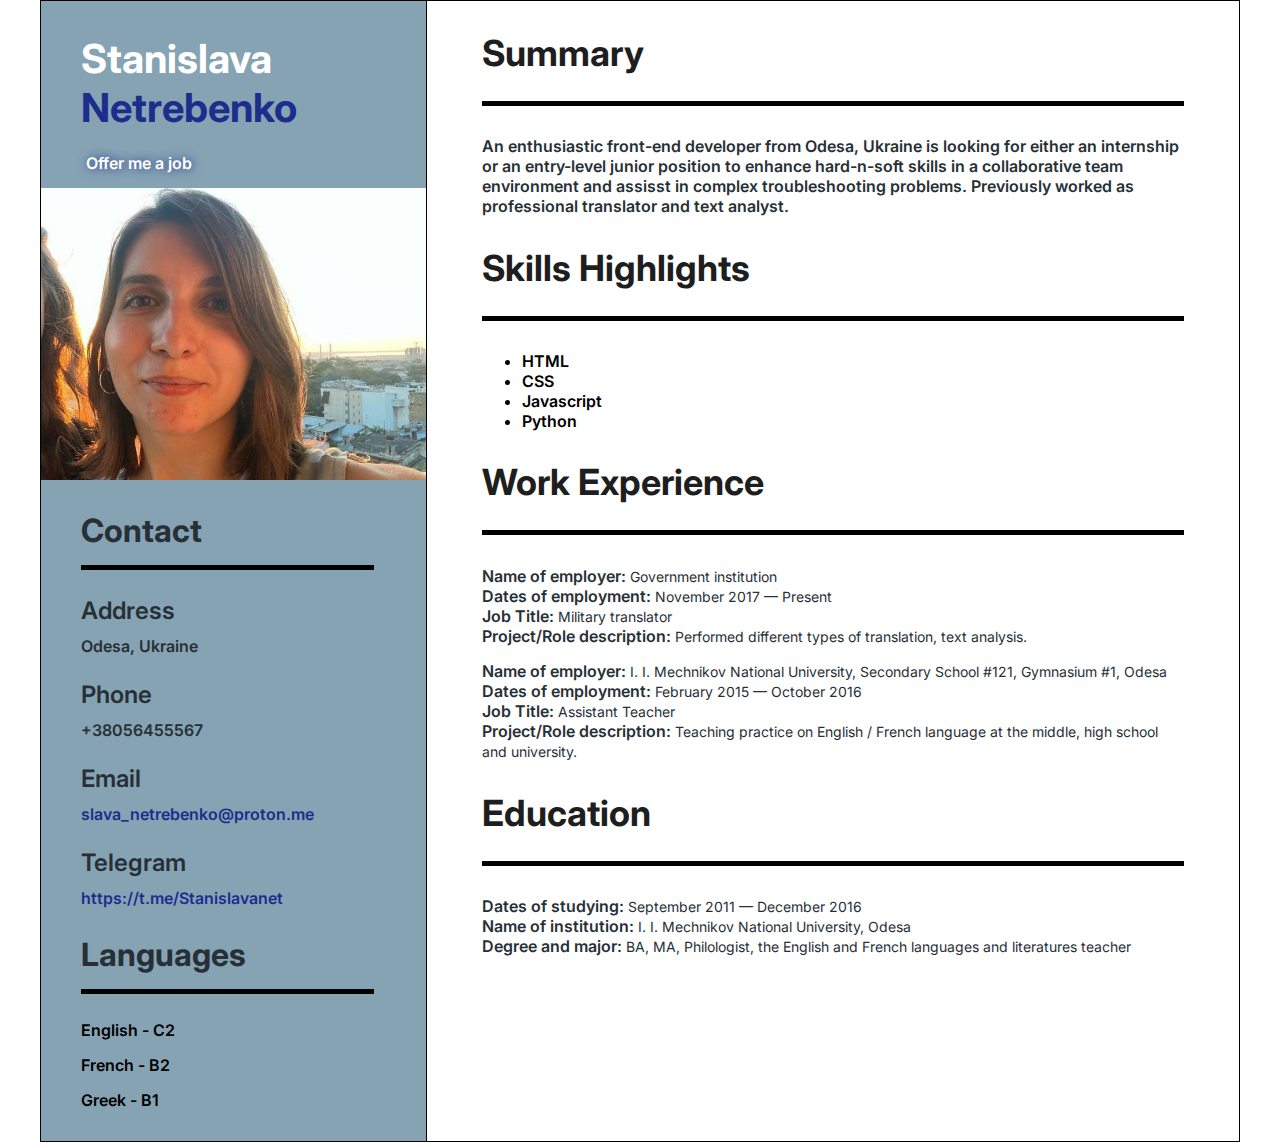
==== commit 5345c951: "adapted for  mobile screen" ====
--- a/index.html
+++ b/index.html
@@ -11,9 +11,9 @@
     <link href="https://fonts.googleapis.com/css2?family=Inter:wght@600&display=swap" rel="stylesheet">
     <link href="https://fonts.googleapis.com/css2?family=Inter:wght@400&display=swap" rel="stylesheet">
 </head>
-<body class="body_cv my-theme paddings">
-
-    <div class="sticky">
+<body class="body_cv main-theme paddings">
+   
+    <!-- <div class="sticky"> -->
     <article class="primary">
         <section class="name">
             <h2 class="headline_name">
@@ -58,7 +58,7 @@
             </ul>
         </section>
     </article>
-</div>
+<!-- </div> -->
 
     <main class="secondary">
         <section class="Summary">
@@ -107,28 +107,7 @@
             </p>
         </section>
 
-        <section class="education">
-            <h2 class="headlines">Lorem ipsum</h2>
-            <p class="text_info">
-                Lorem ipsum dolor sit amet, consectetur adipiscing elit. Pellentesque aliquam volutpat ipsum vitae condimentum. Interdum et malesuada fames ac ante ipsum primis in faucibus. Suspendisse non massa egestas, dictum dolor et, pellentesque erat. Pellentesque habitant morbi tristique senectus et netus et malesuada fames ac turpis egestas. Sed lacinia sagittis tellus ac malesuada. Sed congue magna nec egestas interdum. Nulla turpis turpis, malesuada nec sapien eget, consectetur mattis libero. Integer posuere suscipit facilisis. Proin vehicula sapien vel mauris aliquam, sed egestas lectus pretium. Donec eget augue in nibh aliquam elementum nec eu leo. Integer elementum urna ac ipsum viverra aliquam. Nam aliquet varius ipsum, quis efficitur nisl consequat vel. Duis molestie dui et augue gravida, sed condimentum tortor tincidunt. Pellentesque ac lacus nisi. Ut sit amet faucibus nunc. Mauris vehicula tellus lacus, sed vehicula arcu commodo vehicula. 
-            </p>
 
-            <p class="text_info">
-                Lorem ipsum dolor sit amet, consectetur adipiscing elit. Pellentesque aliquam volutpat ipsum vitae condimentum. Interdum et malesuada fames ac ante ipsum primis in faucibus. Suspendisse non massa egestas, dictum dolor et, pellentesque erat. Pellentesque habitant morbi tristique senectus et netus et malesuada fames ac turpis egestas. Sed lacinia sagittis tellus ac malesuada. Sed congue magna nec egestas interdum. Nulla turpis turpis, malesuada nec sapien eget, consectetur mattis libero. Integer posuere suscipit facilisis. Proin vehicula sapien vel mauris aliquam, sed egestas lectus pretium. Donec eget augue in nibh aliquam elementum nec eu leo. Integer elementum urna ac ipsum viverra aliquam. Nam aliquet varius ipsum, quis efficitur nisl consequat vel. Duis molestie dui et augue gravida, sed condimentum tortor tincidunt. Pellentesque ac lacus nisi. Ut sit amet faucibus nunc. Mauris vehicula tellus lacus, sed vehicula arcu commodo vehicula. 
-            </p>
-
-            <p class="text_info">
-                Lorem ipsum dolor sit amet, consectetur adipiscing elit. Pellentesque aliquam volutpat ipsum vitae condimentum. Interdum et malesuada fames ac ante ipsum primis in faucibus. Suspendisse non massa egestas, dictum dolor et, pellentesque erat. Pellentesque habitant morbi tristique senectus et netus et malesuada fames ac turpis egestas. Sed lacinia sagittis tellus ac malesuada. Sed congue magna nec egestas interdum. Nulla turpis turpis, malesuada nec sapien eget, consectetur mattis libero. Integer posuere suscipit facilisis. Proin vehicula sapien vel mauris aliquam, sed egestas lectus pretium. Donec eget augue in nibh aliquam elementum nec eu leo. Integer elementum urna ac ipsum viverra aliquam. Nam aliquet varius ipsum, quis efficitur nisl consequat vel. Duis molestie dui et augue gravida, sed condimentum tortor tincidunt. Pellentesque ac lacus nisi. Ut sit amet faucibus nunc. Mauris vehicula tellus lacus, sed vehicula arcu commodo vehicula. 
-            </p>
-
-            <p class="text_info">
-                Lorem ipsum dolor sit amet, consectetur adipiscing elit. Pellentesque aliquam volutpat ipsum vitae condimentum. Interdum et malesuada fames ac ante ipsum primis in faucibus. Suspendisse non massa egestas, dictum dolor et, pellentesque erat. Pellentesque habitant morbi tristique senectus et netus et malesuada fames ac turpis egestas. Sed lacinia sagittis tellus ac malesuada. Sed congue magna nec egestas interdum. Nulla turpis turpis, malesuada nec sapien eget, consectetur mattis libero. Integer posuere suscipit facilisis. Proin vehicula sapien vel mauris aliquam, sed egestas lectus pretium. Donec eget augue in nibh aliquam elementum nec eu leo. Integer elementum urna ac ipsum viverra aliquam. Nam aliquet varius ipsum, quis efficitur nisl consequat vel. Duis molestie dui et augue gravida, sed condimentum tortor tincidunt. Pellentesque ac lacus nisi. Ut sit amet faucibus nunc. Mauris vehicula tellus lacus, sed vehicula arcu commodo vehicula. 
-            </p>
-
-            <p class="text_info">
-                Lorem ipsum dolor sit amet, consectetur adipiscing elit. Pellentesque aliquam volutpat ipsum vitae condimentum. Interdum et malesuada fames ac ante ipsum primis in faucibus. Suspendisse non massa egestas, dictum dolor et, pellentesque erat. Pellentesque habitant morbi tristique senectus et netus et malesuada fames ac turpis egestas. Sed lacinia sagittis tellus ac malesuada. Sed congue magna nec egestas interdum. Nulla turpis turpis, malesuada nec sapien eget, consectetur mattis libero. Integer posuere suscipit facilisis. Proin vehicula sapien vel mauris aliquam, sed egestas lectus pretium. Donec eget augue in nibh aliquam elementum nec eu leo. Integer elementum urna ac ipsum viverra aliquam. Nam aliquet varius ipsum, quis efficitur nisl consequat vel. Duis molestie dui et augue gravida, sed condimentum tortor tincidunt. Pellentesque ac lacus nisi. Ut sit amet faucibus nunc. Mauris vehicula tellus lacus, sed vehicula arcu commodo vehicula. 
-            </p>
-        </section>
     
     </main>
 </body>
--- a/style.css
+++ b/style.css
@@ -18,7 +18,7 @@
 
 
 .body_cv {
-    width: 1200px;
+    max-width: 1200px;
     display: flex;
     flex-direction: row;
     font-family: 'Inter', sans-serif;
@@ -31,17 +31,17 @@
 
 
 .primary {
-    width: 385px; 
+    
     background-color: var(--color-main-primary);
     border-right: 1px solid var(--color-border);
-    position: sticky;
+    /* position: sticky;
     top: 0;
-    overflow: auto;
+    overflow: auto; */
 }
 
 
 .secondary {
-    width: calc(1200px - 385px);
+    max-width: calc(100vw - 385px);
     padding-left: var(--padding-second-section);
     padding-right: var(--padding-second-section);
 }
@@ -159,7 +159,18 @@
     margin-top: 15px;
 }
 
-
+ @media screen and (max-width: 400px) {
+    .body_cv {
+        display: flex;
+        flex-direction: column;
+       
+
+    }
+
+    .secondary {
+        max-width: none;
+    }
+}
 
 
 
@@ -257,7 +268,7 @@
 
 
 
-input[type=email],
+input[type="email"],
 textarea, 
 select {
     width: 460px;
@@ -268,13 +279,13 @@
     filter: drop-shadow(0px 4px 4px rgba(0, 0, 0, 0.25));
 }
 
-input[type=email]:hover,
+input[type="email"]:hover,
 textarea:hover,
 select:hover {
     border: 1px solid #0048D9;
     color: #3B4256;
 } 
-input[type=email]:hover:invalid {
+input[type="email"]:hover:invalid {
     border: 1px solid #ED0131;
 }
 
@@ -287,7 +298,7 @@
     max-height: 164px;
 }
 
-select[name=type] {
+select[name="type"] {
     width: 470px;
     background: url('./Vector.svg') no-repeat center right .75rem;;
     color: #B8BCCA;
@@ -296,13 +307,13 @@
 
 }
 
-select[name=type]:focus {
+select[name="type"]:focus {
     color: #3B4256;
 }
 
 /* Submit button */
 
-input[type=submit] {
+input[type="submit"] {
     font-size: 16px;
     font-weight: 400;
     line-height: 1.5;
@@ -313,7 +324,7 @@
 }
 
 
-input[type=submit]:hover {
+input[type="submit"]:hover {
     background-color: #002266;
     cursor: pointer;
     border: none;
@@ -321,7 +332,7 @@
 
 
 
-input[type=submit]:disabled {
+input[type="submit"]:disabled {
     background: rgba(0, 72, 217, 0.45);
     box-shadow: 0px 4px 4px rgba(0, 0, 0, 0.25);
     border-radius: 8px;
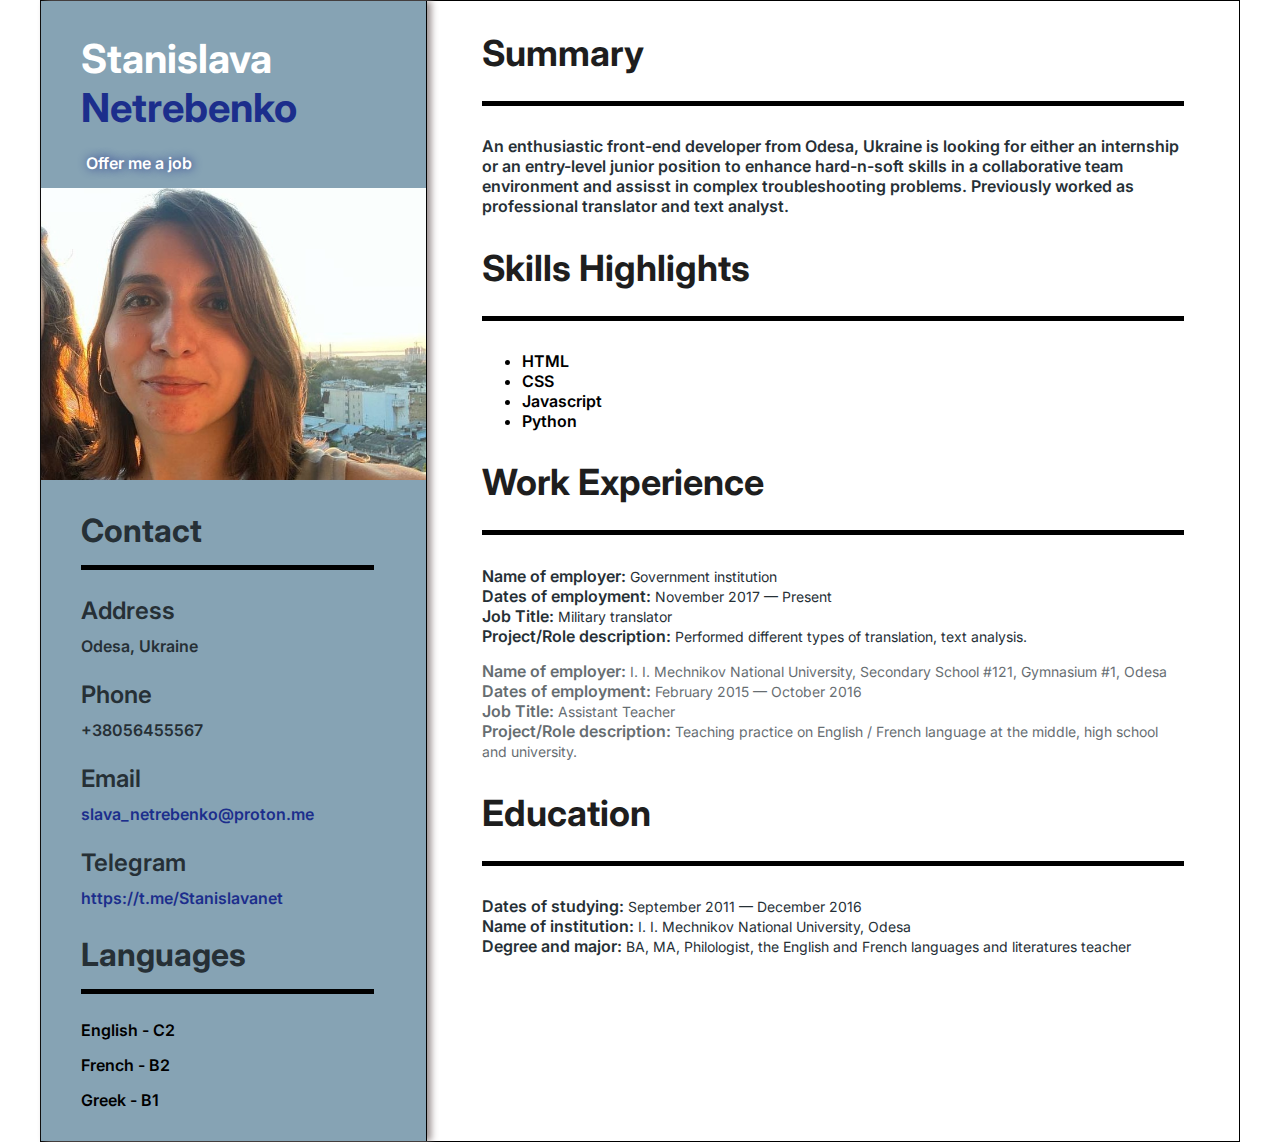
==== commit 581a01c8: "Added opacity, box-shadow, translate()" ====
--- a/index.html
+++ b/index.html
@@ -106,9 +106,6 @@
                 and French languages and literatures teacher</span><br/>
             </p>
         </section>
-
-
-    
     </main>
 </body>
 </html>--- a/style.css
+++ b/style.css
@@ -34,6 +34,7 @@
     
     background-color: var(--color-main-primary);
     border-right: 1px solid var(--color-border);
+    box-shadow: 4px 0px 7px rgb(150, 140, 140);
     /* position: sticky;
     top: 0;
     overflow: auto; */
@@ -52,6 +53,12 @@
     height: 292px;
     object-fit: cover;
     object-position: 0% 40%;
+
+}
+
+.photo:hover {
+    transform: scale(1.2) translate(2rem, 2rem);
+    box-shadow: rgba(0, 0, 0, 0.19) 0px 10px 20px, rgba(0, 0, 0, 0.23) 0px 6px 6px;
 }
 
 .headlines {
@@ -157,18 +164,30 @@
 
 .work_position_2 {
     margin-top: 15px;
+    opacity: 0.7;
+}
+
+.work_position_2:hover {
+    opacity: 1;
 }
 
  @media screen and (max-width: 400px) {
     .body_cv {
         display: flex;
         flex-direction: column;
-       
-
     }
 
     .secondary {
         max-width: none;
+    }
+
+    .photo:hover {
+        transform: none;
+        box-shadow: none;
+    }
+
+    .work_position_2 {
+        opacity: 1;
     }
 }
 
